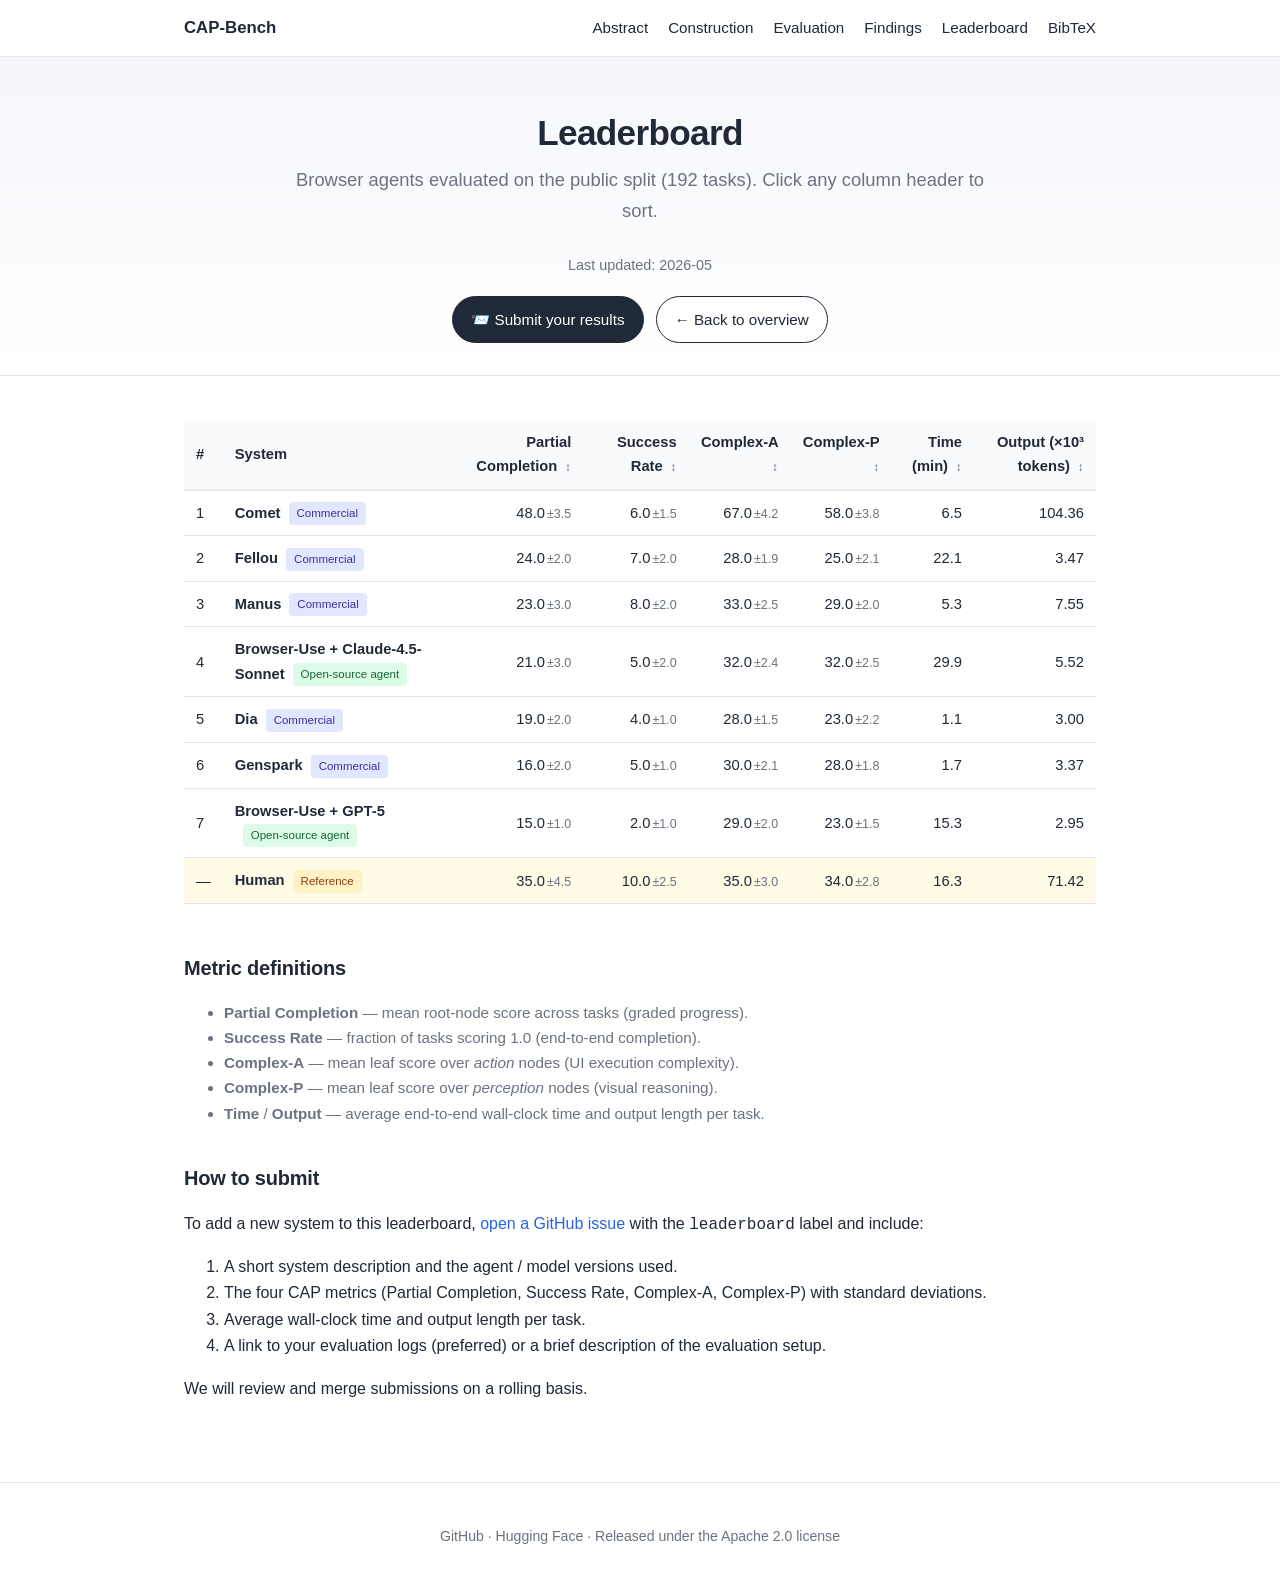
==== docs/leaderboard.html @ 53b3c2af "site: add GitHub Pages project site with leaderboard Static HTML/CSS/JS under docs/ — no build step." ====
<!DOCTYPE html>
<html lang="en">
<head>
<meta charset="UTF-8" />
<meta name="viewport" content="width=device-width, initial-scale=1.0" />
<title>Leaderboard — CAP-Bench</title>
<meta name="description" content="CAP-Bench leaderboard for cross-site browser agents." />
<link rel="stylesheet" href="assets/style.css" />
</head>
<body>

<nav class="topbar">
  <div class="container">
    <a class="brand" href="index.html">CAP-Bench</a>
    <ul>
      <li><a href="index.html#abstract">Abstract</a></li>
      <li><a href="index.html#construction">Construction</a></li>
      <li><a href="index.html#evaluation">Evaluation</a></li>
      <li><a href="index.html#findings">Findings</a></li>
      <li><a href="leaderboard.html">Leaderboard</a></li>
      <li><a href="index.html#cite">BibTeX</a></li>
    </ul>
  </div>
</nav>

<header class="hero" style="padding:56px 0 32px;">
  <div class="container">
    <h1 style="font-size:2.2rem;">Leaderboard</h1>
    <p class="subtitle">Browser agents evaluated on the public split (192 tasks).
      Click any column header to sort.</p>
    <p style="font-size:0.9rem; color:var(--muted); margin-top:6px;">
      Last updated: <span id="lb-updated">—</span>
    </p>
    <div class="btn-row" style="margin-top:18px;">
      <a class="btn" id="lb-submit" href="#">📨 Submit your results</a>
      <a class="btn outline" href="index.html">← Back to overview</a>
    </div>
  </div>
</header>

<section style="padding-top:32px;">
  <div class="container">
    <div id="lb-full" class="lb-preview">Loading…</div>

    <h2 style="margin-top:48px; font-size:1.25rem;">Metric definitions</h2>
    <ul style="font-size:0.95rem; color:var(--muted);">
      <li><strong>Partial Completion</strong> — mean root-node score across tasks (graded progress).</li>
      <li><strong>Success Rate</strong> — fraction of tasks scoring 1.0 (end-to-end completion).</li>
      <li><strong>Complex-A</strong> — mean leaf score over <em>action</em> nodes (UI execution complexity).</li>
      <li><strong>Complex-P</strong> — mean leaf score over <em>perception</em> nodes (visual reasoning).</li>
      <li><strong>Time</strong> / <strong>Output</strong> — average end-to-end wall-clock time and output length per task.</li>
    </ul>

    <h2 style="margin-top:36px; font-size:1.25rem;">How to submit</h2>
    <p>
      To add a new system to this leaderboard,
      <a id="lb-submit-link" href="#">open a GitHub issue</a> with the
      <code>leaderboard</code> label and include:
    </p>
    <ol>
      <li>A short system description and the agent / model versions used.</li>
      <li>The four CAP metrics (Partial Completion, Success Rate, Complex-A, Complex-P) with standard deviations.</li>
      <li>Average wall-clock time and output length per task.</li>
      <li>A link to your evaluation logs (preferred) or a brief description of the evaluation setup.</li>
    </ol>
    <p>We will review and merge submissions on a rolling basis.</p>
  </div>
</section>

<footer>
  <div class="container">
    <p>
      <a href="https://github.com/WarriorXu0302/CAP-Bench">GitHub</a> ·
      <a href="https://huggingface.co/datasets/Warrior0302/CAP">Hugging Face</a> ·
      Released under the <a href="https://github.com/WarriorXu0302/CAP-Bench/blob/main/LICENSE">Apache 2.0</a> license
    </p>
  </div>
</footer>

<script src="js/leaderboard.js"></script>
<script>
  renderFull("lb-full", "lb-updated", "lb-submit");
  // mirror submit URL into the inline link too
  fetch("data/leaderboard.json").then(r => r.json()).then(d => {
    if (d.submission_url) document.getElementById("lb-submit-link").href = d.submission_url;
  });
</script>
</body>
</html>
---- docs/assets/style.css ----
/* CAP-Bench project site — minimal academic style */

:root {
  --bg: #ffffff;
  --fg: #1f2937;
  --muted: #6b7280;
  --accent: #2563eb;
  --accent-hover: #1d4ed8;
  --soft: #f9fafb;
  --border: #e5e7eb;
  --highlight: #fef3c7;
  --code-bg: #f3f4f6;
}

* { box-sizing: border-box; }

html { scroll-behavior: smooth; }

body {
  margin: 0;
  font-family: -apple-system, BlinkMacSystemFont, "Segoe UI", "Helvetica Neue",
               "Noto Sans", "PingFang SC", sans-serif;
  font-size: 16px;
  line-height: 1.65;
  color: var(--fg);
  background: var(--bg);
  -webkit-font-smoothing: antialiased;
}

a { color: var(--accent); text-decoration: none; }
a:hover { color: var(--accent-hover); text-decoration: underline; }

.container { max-width: 960px; margin: 0 auto; padding: 0 24px; }

/* Top nav */
nav.topbar {
  position: sticky; top: 0; z-index: 50;
  background: rgba(255, 255, 255, 0.92);
  backdrop-filter: blur(8px);
  border-bottom: 1px solid var(--border);
}
nav.topbar .container {
  display: flex; align-items: center; justify-content: space-between;
  height: 56px;
}
nav.topbar .brand { font-weight: 700; font-size: 1.05rem; color: var(--fg); }
nav.topbar .brand:hover { text-decoration: none; }
nav.topbar ul { list-style: none; margin: 0; padding: 0; display: flex; gap: 20px; }
nav.topbar a { color: var(--fg); font-size: 0.95rem; }

/* Hero */
.hero {
  padding: 80px 0 48px;
  text-align: center;
  background: linear-gradient(180deg, #f5f7fb 0%, #ffffff 100%);
  border-bottom: 1px solid var(--border);
}
.hero h1 {
  font-size: clamp(2rem, 4.2vw, 3rem);
  margin: 0 0 12px;
  line-height: 1.15;
  letter-spacing: -0.02em;
}
.hero .subtitle {
  font-size: 1.15rem; color: var(--muted); max-width: 720px;
  margin: 0 auto 28px;
}
.hero .authors {
  font-size: 0.95rem; color: var(--muted); max-width: 760px;
  margin: 0 auto 12px; line-height: 1.7;
}
.hero .affiliations {
  font-size: 0.85rem; color: var(--muted); margin: 0 auto 28px;
}
.hero .affiliations sup { font-size: 0.7em; }

.btn-row {
  display: flex; flex-wrap: wrap; justify-content: center; gap: 12px;
  margin-top: 24px;
}
.btn {
  display: inline-flex; align-items: center; gap: 8px;
  padding: 10px 18px;
  border-radius: 999px;
  background: var(--fg); color: #fff;
  font-weight: 500; font-size: 0.95rem;
  border: 1px solid var(--fg);
  transition: transform 0.05s ease, background 0.15s ease;
}
.btn:hover { background: #000; color: #fff; text-decoration: none; transform: translateY(-1px); }
.btn.outline { background: #fff; color: var(--fg); }
.btn.outline:hover { background: var(--soft); }
.btn.disabled { opacity: 0.55; cursor: not-allowed; pointer-events: none; }

/* Sections */
section { padding: 64px 0; border-bottom: 1px solid var(--border); }
section:last-of-type { border-bottom: none; }
section h2 {
  font-size: 1.75rem; margin: 0 0 8px;
  letter-spacing: -0.01em;
}
section .lead { color: var(--muted); margin: 0 0 28px; font-size: 1.02rem; }

/* Stats strip */
.stats {
  display: grid; grid-template-columns: repeat(4, 1fr); gap: 16px;
  margin: 32px 0 8px;
}
.stat {
  background: var(--soft); border: 1px solid var(--border);
  border-radius: 12px; padding: 18px 16px; text-align: center;
}
.stat .num { font-size: 1.75rem; font-weight: 700; color: var(--fg); display: block; }
.stat .label { font-size: 0.85rem; color: var(--muted); }

/* Figure block */
.figure { margin: 24px auto; text-align: center; }
.figure img { max-width: 100%; height: auto; border-radius: 8px; border: 1px solid var(--border); }
.figure figcaption {
  font-size: 0.9rem; color: var(--muted);
  margin-top: 12px; max-width: 720px; margin-left: auto; margin-right: auto;
}

/* Findings list */
.findings { display: grid; grid-template-columns: 1fr 1fr; gap: 20px; }
.finding {
  background: var(--soft); border: 1px solid var(--border);
  border-radius: 10px; padding: 18px 20px;
}
.finding h3 {
  margin: 0 0 6px; font-size: 1rem; color: var(--accent);
  text-transform: uppercase; letter-spacing: 0.04em;
}
.finding p { margin: 0; font-size: 0.95rem; }

/* Leaderboard preview */
.lb-preview { overflow-x: auto; }
table.leaderboard {
  width: 100%; border-collapse: collapse;
  font-size: 0.92rem; margin-top: 12px;
}
table.leaderboard th, table.leaderboard td {
  text-align: right;
  padding: 10px 12px;
  border-bottom: 1px solid var(--border);
}
table.leaderboard th:first-child,
table.leaderboard td:first-child,
table.leaderboard th:nth-child(2),
table.leaderboard td:nth-child(2) {
  text-align: left;
}
table.leaderboard thead th {
  background: var(--soft); font-weight: 600;
  border-bottom: 2px solid var(--border);
  cursor: pointer; user-select: none; position: relative;
}
table.leaderboard thead th.sortable:hover { background: #eef2f7; }
table.leaderboard thead th .arrow { color: var(--muted); margin-left: 4px; font-size: 0.8em; }
table.leaderboard tbody tr:hover { background: var(--soft); }
table.leaderboard td .std { color: var(--muted); font-size: 0.85em; margin-left: 2px; }
table.leaderboard tr.reference { background: #fffbe6; }
.cat-badge {
  display: inline-block; font-size: 0.72rem;
  padding: 2px 8px; border-radius: 4px;
  background: #e0e7ff; color: #3730a3;
  margin-left: 8px; vertical-align: middle;
  font-weight: 500;
}
.cat-badge.opensource { background: #dcfce7; color: #166534; }
.cat-badge.reference  { background: #fef3c7; color: #92400e; }

/* BibTeX */
pre.bibtex {
  background: var(--code-bg);
  border-radius: 8px; padding: 18px;
  overflow-x: auto; font-size: 0.88rem; line-height: 1.5;
  border: 1px solid var(--border);
}
.copy-btn {
  float: right; padding: 4px 10px; font-size: 0.8rem;
  background: #fff; border: 1px solid var(--border); border-radius: 4px;
  cursor: pointer;
}
.copy-btn:hover { background: var(--soft); }

/* Footer */
footer {
  text-align: center; color: var(--muted); font-size: 0.88rem;
  padding: 28px 0;
  border-top: 1px solid var(--border);
}
footer a { color: var(--muted); }

@media (max-width: 720px) {
  .stats { grid-template-columns: repeat(2, 1fr); }
  .findings { grid-template-columns: 1fr; }
  .hero { padding: 48px 0 32px; }
  section { padding: 44px 0; }
}
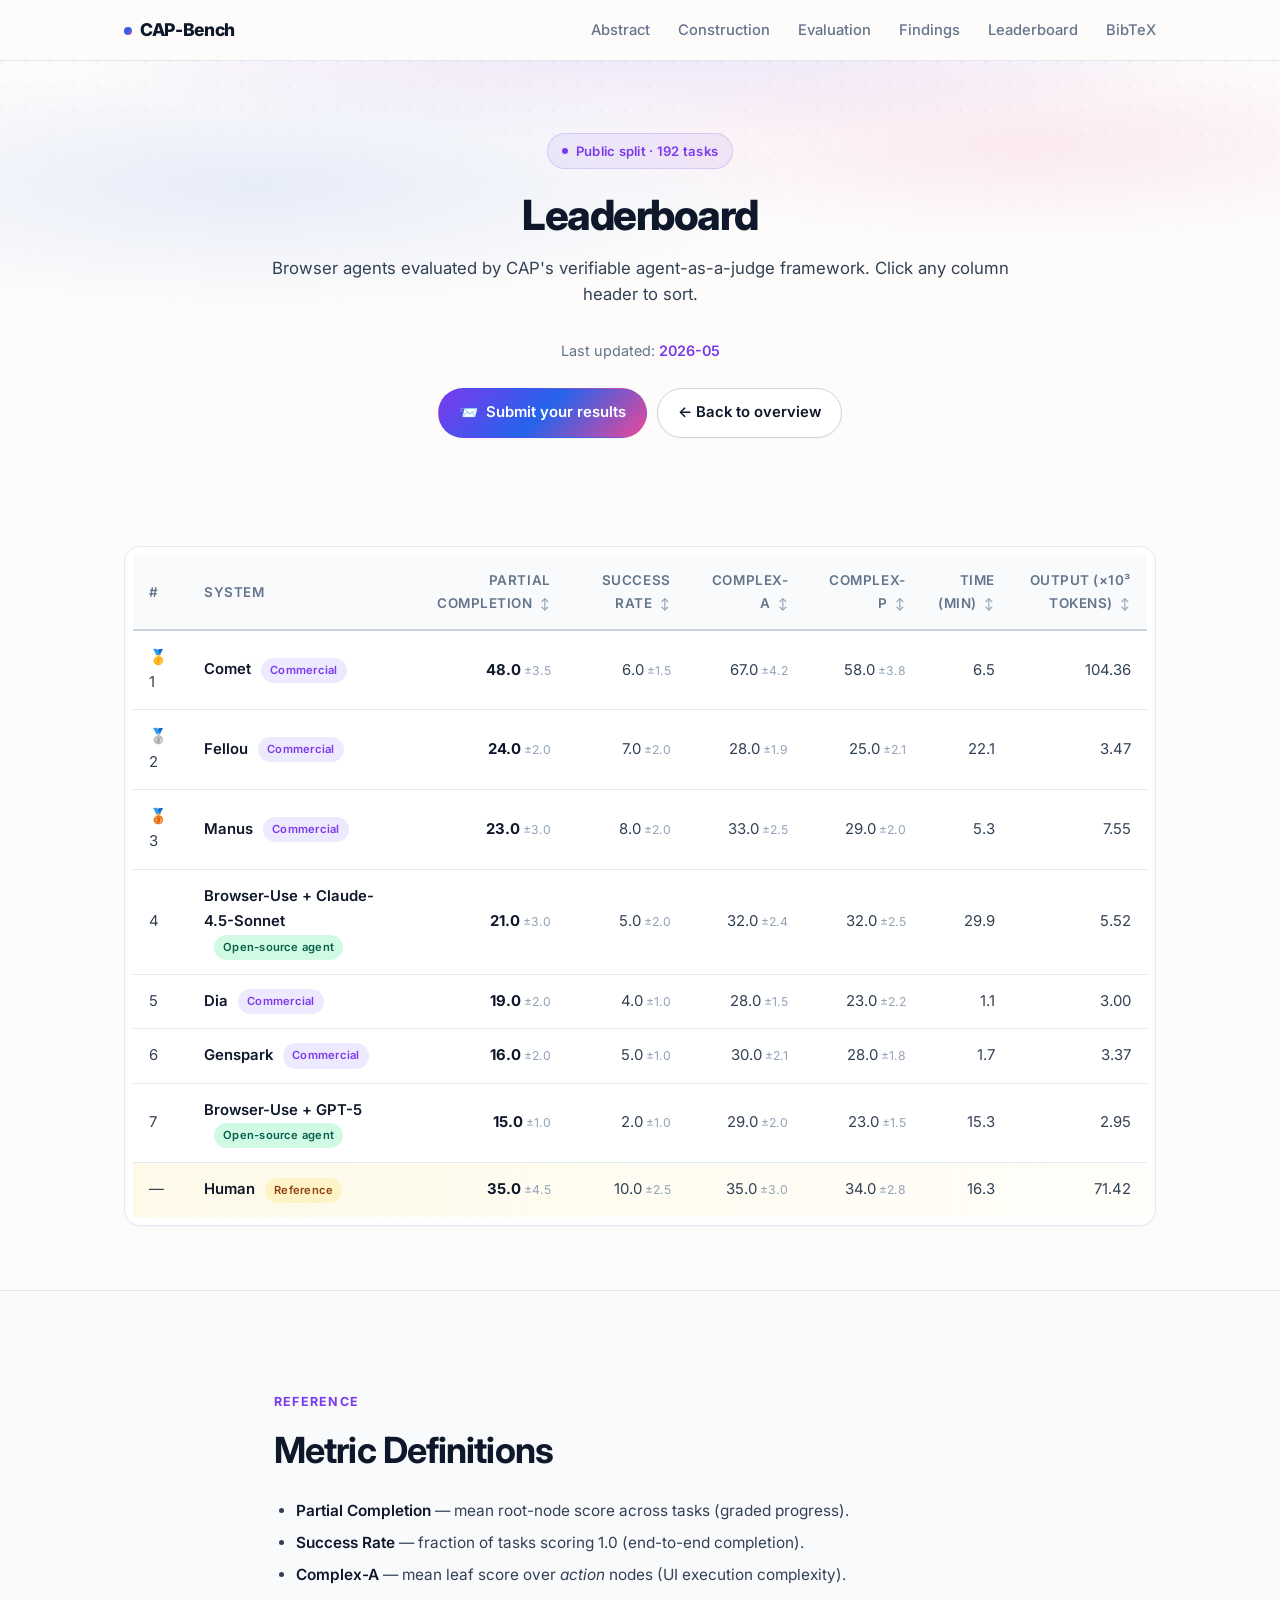
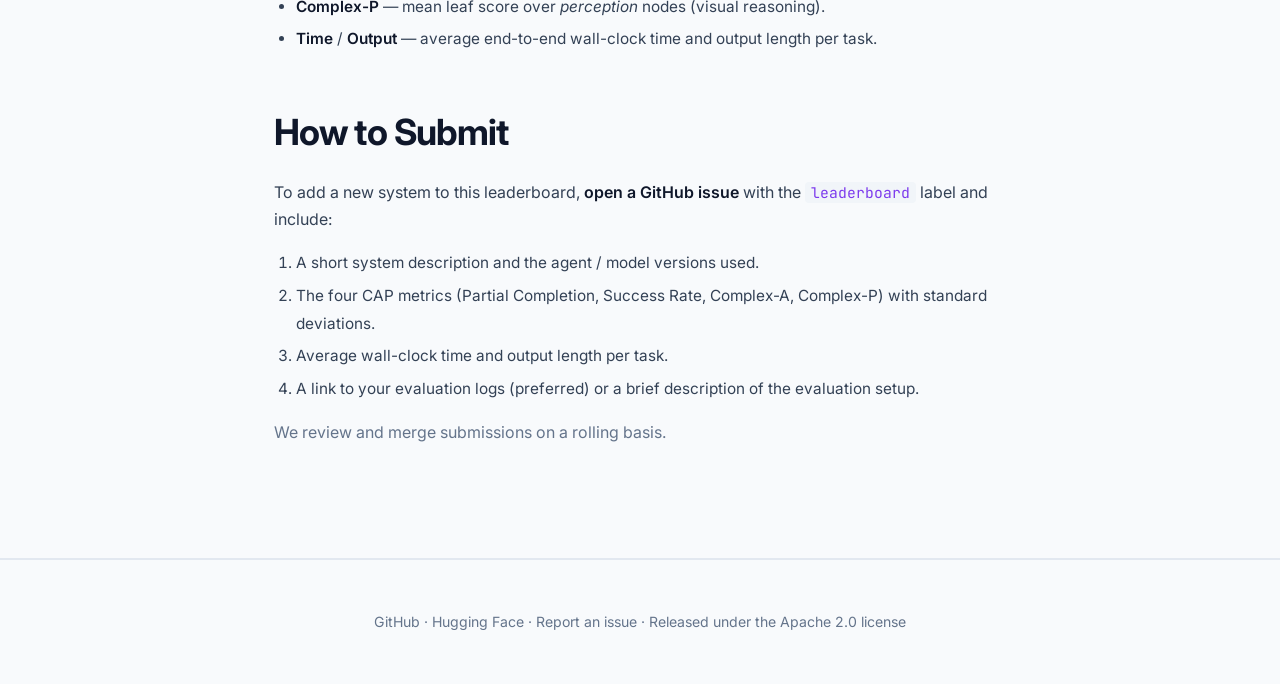
==== commit 7a936d26: "site: visual upgrade — gradients, glass cards, pillars, medals Replace the minimal first-pass design" ====
--- a/docs/leaderboard.html
+++ b/docs/leaderboard.html
@@ -5,13 +5,16 @@
 <meta name="viewport" content="width=device-width, initial-scale=1.0" />
 <title>Leaderboard — CAP-Bench</title>
 <meta name="description" content="CAP-Bench leaderboard for cross-site browser agents." />
+<link rel="preconnect" href="https://fonts.googleapis.com" />
+<link rel="preconnect" href="https://fonts.gstatic.com" crossorigin />
+<link href="https://fonts.googleapis.com/css2?family=Inter:wght@400;500;600;700;800&family=JetBrains+Mono:wght@400;500&display=swap" rel="stylesheet" />
 <link rel="stylesheet" href="assets/style.css" />
 </head>
 <body>
 
 <nav class="topbar">
   <div class="container">
-    <a class="brand" href="index.html">CAP-Bench</a>
+    <a class="brand" href="index.html"><span class="dot"></span>CAP-Bench</a>
     <ul>
       <li><a href="index.html#abstract">Abstract</a></li>
       <li><a href="index.html#construction">Construction</a></li>
@@ -23,27 +26,37 @@
   </div>
 </nav>
 
-<header class="hero" style="padding:56px 0 32px;">
+<header class="hero" style="padding:72px 0 36px;">
   <div class="container">
-    <h1 style="font-size:2.2rem;">Leaderboard</h1>
-    <p class="subtitle">Browser agents evaluated on the public split (192 tasks).
-      Click any column header to sort.</p>
-    <p style="font-size:0.9rem; color:var(--muted); margin-top:6px;">
-      Last updated: <span id="lb-updated">—</span>
+    <span class="hero-badge"><span class="pulse"></span>Public split · 192 tasks</span>
+    <h1 style="font-size:clamp(1.8rem, 3.6vw, 2.6rem);">Leaderboard</h1>
+    <p class="subtitle" style="font-size:1.05rem;">
+      Browser agents evaluated by CAP's verifiable agent-as-a-judge framework.
+      Click any column header to sort.
     </p>
-    <div class="btn-row" style="margin-top:18px;">
-      <a class="btn" id="lb-submit" href="#">📨 Submit your results</a>
+    <p style="font-size:0.9rem; color:var(--muted); margin:0;">
+      Last updated: <span id="lb-updated" style="color:var(--accent); font-weight:600;">—</span>
+    </p>
+    <div class="btn-row" style="margin-top:24px;">
+      <a class="btn gradient" id="lb-submit" href="#">
+        <span class="icon">📨</span> Submit your results
+      </a>
       <a class="btn outline" href="index.html">← Back to overview</a>
     </div>
   </div>
 </header>
 
-<section style="padding-top:32px;">
+<section style="padding:48px 0 64px;">
   <div class="container">
-    <div id="lb-full" class="lb-preview">Loading…</div>
+    <div class="lb-card" id="lb-full">Loading…</div>
+  </div>
+</section>
 
-    <h2 style="margin-top:48px; font-size:1.25rem;">Metric definitions</h2>
-    <ul style="font-size:0.95rem; color:var(--muted);">
+<section class="alt-bg">
+  <div class="container-sm markdown">
+    <span class="eyebrow">Reference</span>
+    <h2>Metric Definitions</h2>
+    <ul style="font-size:0.96rem; line-height:1.85;">
       <li><strong>Partial Completion</strong> — mean root-node score across tasks (graded progress).</li>
       <li><strong>Success Rate</strong> — fraction of tasks scoring 1.0 (end-to-end completion).</li>
       <li><strong>Complex-A</strong> — mean leaf score over <em>action</em> nodes (UI execution complexity).</li>
@@ -51,19 +64,19 @@
       <li><strong>Time</strong> / <strong>Output</strong> — average end-to-end wall-clock time and output length per task.</li>
     </ul>
 
-    <h2 style="margin-top:36px; font-size:1.25rem;">How to submit</h2>
+    <h2 style="margin-top:48px;">How to Submit</h2>
     <p>
       To add a new system to this leaderboard,
-      <a id="lb-submit-link" href="#">open a GitHub issue</a> with the
+      <a id="lb-submit-link" href="#"><strong>open a GitHub issue</strong></a> with the
       <code>leaderboard</code> label and include:
     </p>
-    <ol>
+    <ol style="font-size:0.96rem; line-height:1.85;">
       <li>A short system description and the agent / model versions used.</li>
       <li>The four CAP metrics (Partial Completion, Success Rate, Complex-A, Complex-P) with standard deviations.</li>
       <li>Average wall-clock time and output length per task.</li>
       <li>A link to your evaluation logs (preferred) or a brief description of the evaluation setup.</li>
     </ol>
-    <p>We will review and merge submissions on a rolling basis.</p>
+    <p style="color:var(--muted);">We review and merge submissions on a rolling basis.</p>
   </div>
 </section>
 
@@ -72,6 +85,7 @@
     <p>
       <a href="https://github.com/WarriorXu0302/CAP-Bench">GitHub</a> ·
       <a href="https://huggingface.co/datasets/Warrior0302/CAP">Hugging Face</a> ·
+      <a href="https://github.com/WarriorXu0302/CAP-Bench/issues">Report an issue</a> ·
       Released under the <a href="https://github.com/WarriorXu0302/CAP-Bench/blob/main/LICENSE">Apache 2.0</a> license
     </p>
   </div>
@@ -80,7 +94,6 @@
 <script src="js/leaderboard.js"></script>
 <script>
   renderFull("lb-full", "lb-updated", "lb-submit");
-  // mirror submit URL into the inline link too
   fetch("data/leaderboard.json").then(r => r.json()).then(d => {
     if (d.submission_url) document.getElementById("lb-submit-link").href = d.submission_url;
   });
--- a/docs/assets/style.css
+++ b/docs/assets/style.css
@@ -1,147 +1,457 @@
-/* CAP-Bench project site — minimal academic style */
+/* CAP-Bench project site — modern academic style */
 
 :root {
-  --bg: #ffffff;
-  --fg: #1f2937;
-  --muted: #6b7280;
-  --accent: #2563eb;
-  --accent-hover: #1d4ed8;
-  --soft: #f9fafb;
-  --border: #e5e7eb;
-  --highlight: #fef3c7;
-  --code-bg: #f3f4f6;
+  --bg: #fdfcfb;
+  --fg: #0f172a;
+  --fg-soft: #334155;
+  --muted: #64748b;
+  --muted-light: #94a3b8;
+
+  --accent: #7c3aed;        /* violet */
+  --accent-2: #2563eb;      /* blue */
+  --accent-3: #ec4899;      /* pink */
+  --accent-soft: #ede9fe;
+
+  --soft: #f8fafc;
+  --soft-2: #f1f5f9;
+  --border: #e2e8f0;
+  --border-strong: #cbd5e1;
+
+  --code-bg: #0f172a;
+  --code-fg: #e2e8f0;
+
+  --shadow-sm: 0 1px 2px rgba(15, 23, 42, 0.04);
+  --shadow:    0 4px 16px rgba(15, 23, 42, 0.06), 0 1px 3px rgba(15, 23, 42, 0.04);
+  --shadow-lg: 0 12px 32px rgba(15, 23, 42, 0.08), 0 2px 6px rgba(15, 23, 42, 0.04);
+
+  --gradient-hero: radial-gradient(ellipse 80% 50% at 50% -10%,
+                     rgba(124, 58, 237, 0.15), transparent 60%),
+                   radial-gradient(ellipse 60% 40% at 80% 20%,
+                     rgba(236, 72, 153, 0.10), transparent 60%),
+                   radial-gradient(ellipse 70% 50% at 20% 30%,
+                     rgba(37, 99, 235, 0.10), transparent 60%);
+  --gradient-text: linear-gradient(135deg, #7c3aed 0%, #2563eb 50%, #ec4899 100%);
+  --gradient-cap: linear-gradient(135deg, #a78bfa 0%, #60a5fa 50%, #f472b6 100%);
 }
 
 * { box-sizing: border-box; }
-
-html { scroll-behavior: smooth; }
+html { scroll-behavior: smooth; -webkit-text-size-adjust: 100%; }
 
 body {
   margin: 0;
-  font-family: -apple-system, BlinkMacSystemFont, "Segoe UI", "Helvetica Neue",
+  font-family: "Inter", -apple-system, BlinkMacSystemFont, "Segoe UI", "Helvetica Neue",
                "Noto Sans", "PingFang SC", sans-serif;
   font-size: 16px;
-  line-height: 1.65;
-  color: var(--fg);
+  line-height: 1.7;
+  color: var(--fg-soft);
   background: var(--bg);
   -webkit-font-smoothing: antialiased;
-}
-
-a { color: var(--accent); text-decoration: none; }
-a:hover { color: var(--accent-hover); text-decoration: underline; }
-
-.container { max-width: 960px; margin: 0 auto; padding: 0 24px; }
+  text-rendering: optimizeLegibility;
+}
+
+a { color: var(--accent); text-decoration: none; transition: color 0.15s; }
+a:hover { color: var(--accent-2); text-decoration: underline; text-underline-offset: 3px; }
+
+h1, h2, h3, h4 { color: var(--fg); font-weight: 700; letter-spacing: -0.02em; }
+strong { color: var(--fg); font-weight: 600; }
+code {
+  font-family: "JetBrains Mono", "SF Mono", Menlo, Consolas, monospace;
+  font-size: 0.92em;
+  background: var(--soft-2);
+  padding: 1px 6px;
+  border-radius: 4px;
+  color: var(--accent);
+}
+
+.container { max-width: 1080px; margin: 0 auto; padding: 0 24px; }
+.container-sm { max-width: 780px; margin: 0 auto; padding: 0 24px; }
+
+/* Highlight letters in CAP */
+.cap-letter {
+  background: var(--gradient-cap);
+  -webkit-background-clip: text;
+  background-clip: text;
+  color: transparent;
+  font-weight: 800;
+}
 
 /* Top nav */
 nav.topbar {
   position: sticky; top: 0; z-index: 50;
-  background: rgba(255, 255, 255, 0.92);
-  backdrop-filter: blur(8px);
+  background: rgba(253, 252, 251, 0.8);
+  backdrop-filter: blur(12px) saturate(140%);
+  -webkit-backdrop-filter: blur(12px) saturate(140%);
   border-bottom: 1px solid var(--border);
 }
 nav.topbar .container {
   display: flex; align-items: center; justify-content: space-between;
-  height: 56px;
-}
-nav.topbar .brand { font-weight: 700; font-size: 1.05rem; color: var(--fg); }
+  height: 60px;
+}
+nav.topbar .brand {
+  font-weight: 800; font-size: 1.1rem; color: var(--fg);
+  letter-spacing: -0.02em;
+}
 nav.topbar .brand:hover { text-decoration: none; }
-nav.topbar ul { list-style: none; margin: 0; padding: 0; display: flex; gap: 20px; }
-nav.topbar a { color: var(--fg); font-size: 0.95rem; }
+nav.topbar .brand .dot {
+  display: inline-block; width: 8px; height: 8px;
+  background: var(--gradient-text);
+  border-radius: 50%; margin-right: 8px; vertical-align: middle;
+}
+nav.topbar ul { list-style: none; margin: 0; padding: 0; display: flex; gap: 28px; }
+nav.topbar ul a {
+  color: var(--muted); font-size: 0.92rem; font-weight: 500;
+  transition: color 0.15s;
+}
+nav.topbar ul a:hover { color: var(--fg); text-decoration: none; }
 
 /* Hero */
 .hero {
-  padding: 80px 0 48px;
+  position: relative;
+  padding: 96px 0 56px;
   text-align: center;
-  background: linear-gradient(180deg, #f5f7fb 0%, #ffffff 100%);
-  border-bottom: 1px solid var(--border);
-}
+  background: var(--gradient-hero);
+  overflow: hidden;
+}
+.hero::before {
+  content: "";
+  position: absolute; inset: 0;
+  background-image: radial-gradient(circle at 1px 1px, rgba(15, 23, 42, 0.04) 1px, transparent 0);
+  background-size: 24px 24px;
+  pointer-events: none;
+  mask-image: linear-gradient(180deg, black 0%, transparent 80%);
+  -webkit-mask-image: linear-gradient(180deg, black 0%, transparent 80%);
+}
+.hero > .container { position: relative; z-index: 1; }
+
+.hero-badge {
+  display: inline-flex; align-items: center; gap: 8px;
+  padding: 6px 14px;
+  border-radius: 999px;
+  background: rgba(124, 58, 237, 0.08);
+  color: var(--accent);
+  font-size: 0.82rem; font-weight: 600;
+  letter-spacing: 0.02em;
+  margin-bottom: 24px;
+  border: 1px solid rgba(124, 58, 237, 0.18);
+}
+.hero-badge .pulse {
+  width: 6px; height: 6px; background: var(--accent);
+  border-radius: 50%; box-shadow: 0 0 0 0 rgba(124, 58, 237, 0.4);
+  animation: pulse 2s infinite;
+}
+@keyframes pulse {
+  0%   { box-shadow: 0 0 0 0 rgba(124, 58, 237, 0.5); }
+  70%  { box-shadow: 0 0 0 8px rgba(124, 58, 237, 0); }
+  100% { box-shadow: 0 0 0 0 rgba(124, 58, 237, 0); }
+}
+
 .hero h1 {
-  font-size: clamp(2rem, 4.2vw, 3rem);
-  margin: 0 0 12px;
-  line-height: 1.15;
-  letter-spacing: -0.02em;
+  font-size: clamp(2.2rem, 5vw, 3.6rem);
+  margin: 0 0 16px;
+  line-height: 1.1;
+  letter-spacing: -0.035em;
+  font-weight: 800;
 }
 .hero .subtitle {
-  font-size: 1.15rem; color: var(--muted); max-width: 720px;
-  margin: 0 auto 28px;
+  font-size: 1.18rem;
+  color: var(--fg-soft);
+  max-width: 780px;
+  margin: 0 auto 32px;
+  line-height: 1.55;
 }
 .hero .authors {
-  font-size: 0.95rem; color: var(--muted); max-width: 760px;
-  margin: 0 auto 12px; line-height: 1.7;
-}
+  font-size: 0.95rem; color: var(--muted);
+  max-width: 820px; margin: 0 auto 10px;
+  line-height: 1.85;
+}
+.hero .authors a { color: var(--fg-soft); border-bottom: 1px dotted var(--border-strong); }
+.hero .authors a:hover { color: var(--accent); border-bottom-color: var(--accent); text-decoration: none; }
 .hero .affiliations {
-  font-size: 0.85rem; color: var(--muted); margin: 0 auto 28px;
-}
-.hero .affiliations sup { font-size: 0.7em; }
+  font-size: 0.85rem; color: var(--muted);
+  margin: 0 auto 36px;
+}
+.hero .affiliations sup { font-size: 0.7em; color: var(--accent); font-weight: 700; }
 
 .btn-row {
-  display: flex; flex-wrap: wrap; justify-content: center; gap: 12px;
+  display: flex; flex-wrap: wrap; justify-content: center; gap: 10px;
   margin-top: 24px;
 }
 .btn {
   display: inline-flex; align-items: center; gap: 8px;
-  padding: 10px 18px;
+  padding: 11px 20px;
   border-radius: 999px;
-  background: var(--fg); color: #fff;
-  font-weight: 500; font-size: 0.95rem;
+  background: var(--fg);
+  color: #fff !important;
+  font-weight: 600; font-size: 0.93rem;
   border: 1px solid var(--fg);
-  transition: transform 0.05s ease, background 0.15s ease;
-}
-.btn:hover { background: #000; color: #fff; text-decoration: none; transform: translateY(-1px); }
-.btn.outline { background: #fff; color: var(--fg); }
-.btn.outline:hover { background: var(--soft); }
-.btn.disabled { opacity: 0.55; cursor: not-allowed; pointer-events: none; }
-
-/* Sections */
-section { padding: 64px 0; border-bottom: 1px solid var(--border); }
-section:last-of-type { border-bottom: none; }
-section h2 {
-  font-size: 1.75rem; margin: 0 0 8px;
-  letter-spacing: -0.01em;
-}
-section .lead { color: var(--muted); margin: 0 0 28px; font-size: 1.02rem; }
+  transition: all 0.18s ease;
+  box-shadow: var(--shadow-sm);
+}
+.btn:hover {
+  background: #000; color: #fff !important;
+  text-decoration: none;
+  transform: translateY(-2px);
+  box-shadow: var(--shadow);
+}
+.btn.outline {
+  background: #fff; color: var(--fg) !important;
+  border-color: var(--border-strong);
+}
+.btn.outline:hover {
+  background: var(--soft); color: var(--fg) !important;
+  border-color: var(--accent);
+}
+.btn.gradient {
+  background: var(--gradient-text); border-color: transparent;
+}
+.btn.gradient:hover { transform: translateY(-2px); filter: brightness(1.05); }
+.btn.disabled { opacity: 0.45; cursor: not-allowed; pointer-events: none; }
+.btn .icon { font-size: 1.05em; }
 
 /* Stats strip */
 .stats {
-  display: grid; grid-template-columns: repeat(4, 1fr); gap: 16px;
-  margin: 32px 0 8px;
+  display: grid;
+  grid-template-columns: repeat(4, 1fr);
+  gap: 16px;
+  margin: 48px auto 0;
+  max-width: 880px;
 }
 .stat {
-  background: var(--soft); border: 1px solid var(--border);
-  border-radius: 12px; padding: 18px 16px; text-align: center;
-}
-.stat .num { font-size: 1.75rem; font-weight: 700; color: var(--fg); display: block; }
-.stat .label { font-size: 0.85rem; color: var(--muted); }
+  background: rgba(255, 255, 255, 0.6);
+  backdrop-filter: blur(8px);
+  -webkit-backdrop-filter: blur(8px);
+  border: 1px solid var(--border);
+  border-radius: 14px;
+  padding: 22px 16px;
+  text-align: center;
+  transition: transform 0.2s, box-shadow 0.2s;
+}
+.stat:hover { transform: translateY(-2px); box-shadow: var(--shadow); }
+.stat .num {
+  font-size: 2rem; font-weight: 800;
+  background: var(--gradient-text);
+  -webkit-background-clip: text;
+  background-clip: text;
+  color: transparent;
+  display: block;
+  letter-spacing: -0.02em;
+  line-height: 1;
+}
+.stat .label {
+  font-size: 0.82rem; color: var(--muted);
+  margin-top: 6px; display: block;
+  font-weight: 500;
+}
+
+/* Sections */
+section {
+  padding: 96px 0;
+  position: relative;
+}
+section.alt-bg {
+  background: var(--soft);
+  border-top: 1px solid var(--border);
+  border-bottom: 1px solid var(--border);
+}
+section h2 {
+  font-size: clamp(1.7rem, 3vw, 2.25rem);
+  margin: 0 0 12px;
+  letter-spacing: -0.025em;
+}
+section .eyebrow {
+  display: inline-block;
+  font-size: 0.78rem;
+  font-weight: 700;
+  letter-spacing: 0.1em;
+  text-transform: uppercase;
+  color: var(--accent);
+  margin-bottom: 8px;
+}
+section .lead {
+  color: var(--muted);
+  margin: 0 0 36px;
+  font-size: 1.08rem;
+  max-width: 720px;
+  line-height: 1.65;
+}
 
 /* Figure block */
-.figure { margin: 24px auto; text-align: center; }
-.figure img { max-width: 100%; height: auto; border-radius: 8px; border: 1px solid var(--border); }
+.figure {
+  margin: 36px auto;
+  text-align: center;
+  max-width: 1000px;
+}
+.figure img {
+  max-width: 100%;
+  height: auto;
+  border-radius: 12px;
+  border: 1px solid var(--border);
+  box-shadow: var(--shadow);
+}
 .figure figcaption {
   font-size: 0.9rem; color: var(--muted);
-  margin-top: 12px; max-width: 720px; margin-left: auto; margin-right: auto;
-}
-
-/* Findings list */
-.findings { display: grid; grid-template-columns: 1fr 1fr; gap: 20px; }
+  margin-top: 16px;
+  max-width: 760px;
+  margin-left: auto; margin-right: auto;
+  line-height: 1.6;
+}
+.figure figcaption strong { color: var(--fg-soft); }
+
+/* Construction phases card grid */
+.phase-grid {
+  display: grid;
+  grid-template-columns: repeat(4, 1fr);
+  gap: 14px;
+  margin-top: 32px;
+}
+.phase {
+  background: #fff;
+  border: 1px solid var(--border);
+  border-radius: 14px;
+  padding: 22px 20px;
+  position: relative;
+  transition: transform 0.2s, box-shadow 0.2s, border-color 0.2s;
+}
+.phase:hover {
+  transform: translateY(-3px);
+  box-shadow: var(--shadow);
+  border-color: var(--accent);
+}
+.phase .num {
+  display: inline-flex;
+  align-items: center; justify-content: center;
+  width: 32px; height: 32px;
+  border-radius: 8px;
+  background: var(--accent-soft);
+  color: var(--accent);
+  font-weight: 700; font-size: 0.95rem;
+  margin-bottom: 12px;
+}
+.phase h3 {
+  font-size: 1rem;
+  margin: 0 0 6px;
+  color: var(--fg);
+}
+.phase p {
+  font-size: 0.9rem;
+  color: var(--muted);
+  margin: 0;
+  line-height: 1.55;
+}
+
+/* Findings */
+.findings {
+  display: grid;
+  grid-template-columns: repeat(2, 1fr);
+  gap: 18px;
+  margin-top: 32px;
+}
 .finding {
-  background: var(--soft); border: 1px solid var(--border);
-  border-radius: 10px; padding: 18px 20px;
+  position: relative;
+  background: #fff;
+  border: 1px solid var(--border);
+  border-radius: 16px;
+  padding: 26px 28px;
+  transition: transform 0.2s, box-shadow 0.2s;
+  overflow: hidden;
+}
+.finding::before {
+  content: "";
+  position: absolute;
+  top: 0; left: 0;
+  width: 4px; height: 100%;
+  background: var(--gradient-text);
+  opacity: 0.85;
+}
+.finding:hover {
+  transform: translateY(-2px);
+  box-shadow: var(--shadow);
+}
+.finding .num {
+  font-size: 0.78rem;
+  font-weight: 700;
+  letter-spacing: 0.08em;
+  color: var(--accent);
+  text-transform: uppercase;
+  display: block;
+  margin-bottom: 4px;
 }
 .finding h3 {
-  margin: 0 0 6px; font-size: 1rem; color: var(--accent);
-  text-transform: uppercase; letter-spacing: 0.04em;
-}
-.finding p { margin: 0; font-size: 0.95rem; }
-
-/* Leaderboard preview */
-.lb-preview { overflow-x: auto; }
+  margin: 0 0 10px;
+  font-size: 1.1rem;
+  color: var(--fg);
+  font-weight: 700;
+}
+.finding p {
+  margin: 0;
+  font-size: 0.95rem;
+  color: var(--fg-soft);
+  line-height: 1.6;
+}
+
+/* C-A-P pillars */
+.pillars {
+  display: grid;
+  grid-template-columns: repeat(3, 1fr);
+  gap: 18px;
+  margin: 32px 0;
+}
+.pillar {
+  text-align: center;
+  padding: 32px 24px;
+  border-radius: 16px;
+  background: #fff;
+  border: 1px solid var(--border);
+  transition: transform 0.2s, box-shadow 0.2s, border-color 0.2s;
+}
+.pillar:hover {
+  transform: translateY(-3px);
+  box-shadow: var(--shadow);
+}
+.pillar .glyph {
+  display: inline-flex;
+  align-items: center; justify-content: center;
+  width: 56px; height: 56px;
+  font-size: 1.6rem;
+  font-weight: 800;
+  border-radius: 16px;
+  margin-bottom: 16px;
+  color: #fff;
+}
+.pillar.c .glyph { background: linear-gradient(135deg, #a78bfa, #7c3aed); }
+.pillar.a .glyph { background: linear-gradient(135deg, #60a5fa, #2563eb); }
+.pillar.p .glyph { background: linear-gradient(135deg, #f472b6, #db2777); }
+.pillar h4 {
+  margin: 0 0 8px;
+  font-size: 1.05rem;
+  color: var(--fg);
+}
+.pillar p {
+  margin: 0;
+  font-size: 0.9rem;
+  color: var(--muted);
+  line-height: 1.55;
+}
+
+/* Leaderboard */
+.lb-card {
+  background: #fff;
+  border: 1px solid var(--border);
+  border-radius: 16px;
+  padding: 8px;
+  box-shadow: var(--shadow-sm);
+  overflow-x: auto;
+  margin-top: 24px;
+}
 table.leaderboard {
-  width: 100%; border-collapse: collapse;
-  font-size: 0.92rem; margin-top: 12px;
+  width: 100%;
+  border-collapse: separate;
+  border-spacing: 0;
+  font-size: 0.93rem;
 }
 table.leaderboard th, table.leaderboard td {
   text-align: right;
-  padding: 10px 12px;
+  padding: 14px 16px;
   border-bottom: 1px solid var(--border);
 }
 table.leaderboard th:first-child,
@@ -151,50 +461,121 @@
   text-align: left;
 }
 table.leaderboard thead th {
-  background: var(--soft); font-weight: 600;
-  border-bottom: 2px solid var(--border);
-  cursor: pointer; user-select: none; position: relative;
-}
-table.leaderboard thead th.sortable:hover { background: #eef2f7; }
-table.leaderboard thead th .arrow { color: var(--muted); margin-left: 4px; font-size: 0.8em; }
+  background: var(--soft);
+  font-weight: 600;
+  font-size: 0.84rem;
+  color: var(--muted);
+  text-transform: uppercase;
+  letter-spacing: 0.04em;
+  cursor: pointer; user-select: none;
+  position: sticky; top: 0;
+  border-bottom: 2px solid var(--border-strong);
+}
+table.leaderboard thead th.sortable:hover { background: var(--accent-soft); color: var(--accent); }
+table.leaderboard thead th .arrow {
+  color: var(--muted-light);
+  margin-left: 4px;
+  font-size: 0.85em;
+  transition: color 0.15s;
+}
+table.leaderboard thead th.sortable:hover .arrow { color: var(--accent); }
+table.leaderboard tbody tr {
+  transition: background 0.15s;
+}
 table.leaderboard tbody tr:hover { background: var(--soft); }
-table.leaderboard td .std { color: var(--muted); font-size: 0.85em; margin-left: 2px; }
-table.leaderboard tr.reference { background: #fffbe6; }
+table.leaderboard tbody tr:last-child td { border-bottom: none; }
+
+table.leaderboard td .std {
+  color: var(--muted-light);
+  font-size: 0.82em;
+  margin-left: 3px;
+  font-weight: 400;
+}
+table.leaderboard td:nth-child(3) { font-weight: 700; color: var(--fg); }
+table.leaderboard tr.reference {
+  background: linear-gradient(90deg, rgba(254, 243, 199, 0.4), rgba(254, 243, 199, 0.1));
+}
+table.leaderboard tr.reference:hover { background: linear-gradient(90deg, rgba(254, 243, 199, 0.6), rgba(254, 243, 199, 0.2)); }
+
+table.leaderboard tr.rank-1 td:first-child::before { content: "🥇 "; }
+table.leaderboard tr.rank-2 td:first-child::before { content: "🥈 "; }
+table.leaderboard tr.rank-3 td:first-child::before { content: "🥉 "; }
+
 .cat-badge {
-  display: inline-block; font-size: 0.72rem;
-  padding: 2px 8px; border-radius: 4px;
-  background: #e0e7ff; color: #3730a3;
-  margin-left: 8px; vertical-align: middle;
-  font-weight: 500;
-}
-.cat-badge.opensource { background: #dcfce7; color: #166534; }
+  display: inline-block;
+  font-size: 0.7rem;
+  padding: 3px 9px;
+  border-radius: 999px;
+  background: var(--accent-soft);
+  color: var(--accent);
+  margin-left: 10px;
+  vertical-align: middle;
+  font-weight: 600;
+  letter-spacing: 0.02em;
+}
+.cat-badge.opensource { background: #d1fae5; color: #065f46; }
 .cat-badge.reference  { background: #fef3c7; color: #92400e; }
 
 /* BibTeX */
 pre.bibtex {
   background: var(--code-bg);
-  border-radius: 8px; padding: 18px;
-  overflow-x: auto; font-size: 0.88rem; line-height: 1.5;
-  border: 1px solid var(--border);
+  color: var(--code-fg);
+  border-radius: 12px;
+  padding: 24px 28px;
+  overflow-x: auto;
+  font-size: 0.86rem;
+  line-height: 1.65;
+  font-family: "JetBrains Mono", "SF Mono", Menlo, monospace;
+  position: relative;
+  margin-top: 16px;
+  box-shadow: var(--shadow);
 }
 .copy-btn {
-  float: right; padding: 4px 10px; font-size: 0.8rem;
-  background: #fff; border: 1px solid var(--border); border-radius: 4px;
+  position: absolute;
+  top: 12px; right: 12px;
+  padding: 5px 12px;
+  font-size: 0.78rem;
+  font-weight: 600;
+  background: rgba(255, 255, 255, 0.1);
+  border: 1px solid rgba(255, 255, 255, 0.2);
+  color: var(--code-fg);
+  border-radius: 6px;
   cursor: pointer;
-}
-.copy-btn:hover { background: var(--soft); }
+  transition: background 0.15s;
+}
+.copy-btn:hover { background: rgba(255, 255, 255, 0.2); }
 
 /* Footer */
 footer {
-  text-align: center; color: var(--muted); font-size: 0.88rem;
-  padding: 28px 0;
+  text-align: center;
+  color: var(--muted);
+  font-size: 0.88rem;
+  padding: 36px 0;
   border-top: 1px solid var(--border);
+  background: var(--soft);
 }
 footer a { color: var(--muted); }
-
-@media (max-width: 720px) {
+footer a:hover { color: var(--accent); }
+
+/* Bullet lists in markdown-ish content */
+.markdown ul, .markdown ol { padding-left: 1.4em; }
+.markdown li { margin: 0.25em 0; }
+
+/* Responsive */
+@media (max-width: 900px) {
   .stats { grid-template-columns: repeat(2, 1fr); }
   .findings { grid-template-columns: 1fr; }
-  .hero { padding: 48px 0 32px; }
-  section { padding: 44px 0; }
-}
+  .pillars { grid-template-columns: 1fr; }
+  .phase-grid { grid-template-columns: repeat(2, 1fr); }
+  nav.topbar ul { display: none; }
+  .hero { padding: 64px 0 40px; }
+  section { padding: 64px 0; }
+  table.leaderboard { font-size: 0.85rem; }
+  table.leaderboard th, table.leaderboard td { padding: 10px 10px; }
+}
+
+@media (max-width: 540px) {
+  .stats { grid-template-columns: 1fr 1fr; }
+  .phase-grid { grid-template-columns: 1fr; }
+  .container, .container-sm { padding: 0 18px; }
+}
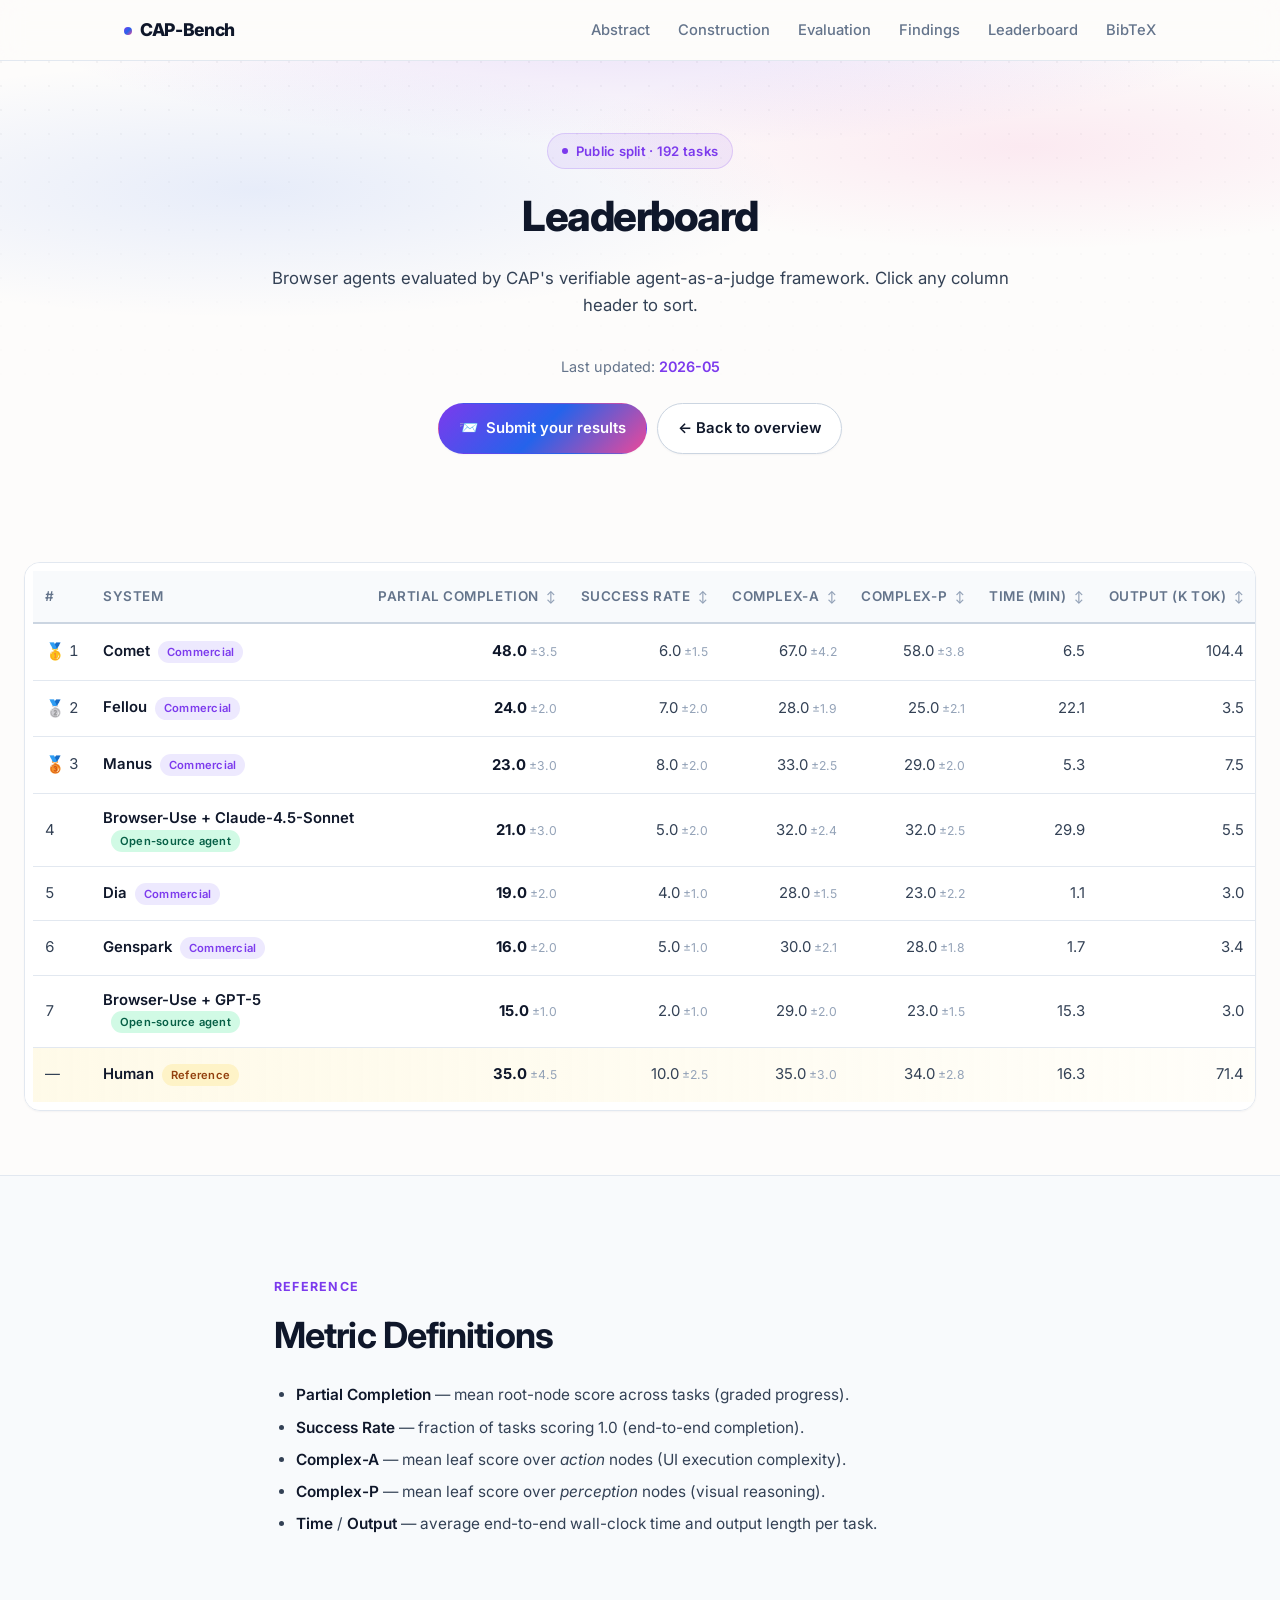
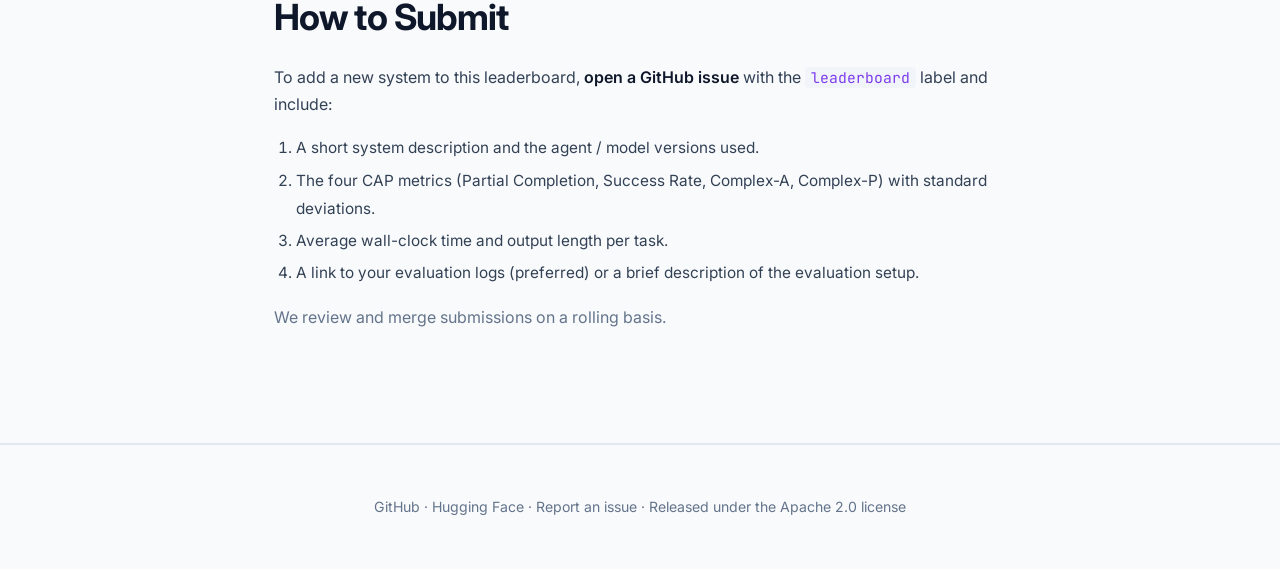
==== commit 28e99bff: "site: fix layout regressions in leaderboard and hero - Leaderboard: medals (🥇🥈🥉) were rendering on a" ====
--- a/docs/leaderboard.html
+++ b/docs/leaderboard.html
@@ -47,7 +47,7 @@
 </header>
 
 <section style="padding:48px 0 64px;">
-  <div class="container">
+  <div class="container" style="max-width:1280px;">
     <div class="lb-card" id="lb-full">Loading…</div>
   </div>
 </section>
--- a/docs/assets/style.css
+++ b/docs/assets/style.css
@@ -68,11 +68,14 @@
 
 /* Highlight letters in CAP */
 .cap-letter {
-  background: var(--gradient-cap);
+  background: linear-gradient(135deg, #7c3aed 0%, #2563eb 50%, #ec4899 100%);
   -webkit-background-clip: text;
   background-clip: text;
+  -webkit-text-fill-color: transparent;
   color: transparent;
   font-weight: 800;
+  font-size: 1.18em;
+  line-height: 0.9;
 }
 
 /* Top nav */
@@ -147,8 +150,8 @@
 
 .hero h1 {
   font-size: clamp(2.2rem, 5vw, 3.6rem);
-  margin: 0 0 16px;
-  line-height: 1.1;
+  margin: 0;
+  line-height: 1.15;
   letter-spacing: -0.035em;
   font-weight: 800;
 }
@@ -156,19 +159,22 @@
   font-size: 1.18rem;
   color: var(--fg-soft);
   max-width: 780px;
-  margin: 0 auto 32px;
-  line-height: 1.55;
+  margin: 24px auto 36px;
+  line-height: 1.6;
 }
 .hero .authors {
   font-size: 0.95rem; color: var(--muted);
-  max-width: 820px; margin: 0 auto 10px;
+  max-width: 820px;
+  margin: 0 auto 12px;
   line-height: 1.85;
 }
 .hero .authors a { color: var(--fg-soft); border-bottom: 1px dotted var(--border-strong); }
 .hero .authors a:hover { color: var(--accent); border-bottom-color: var(--accent); text-decoration: none; }
 .hero .affiliations {
   font-size: 0.85rem; color: var(--muted);
-  margin: 0 auto 36px;
+  max-width: 820px;
+  margin: 0 auto 32px;
+  line-height: 1.7;
 }
 .hero .affiliations sup { font-size: 0.7em; color: var(--accent); font-weight: 700; }
 
@@ -205,7 +211,12 @@
   background: var(--gradient-text); border-color: transparent;
 }
 .btn.gradient:hover { transform: translateY(-2px); filter: brightness(1.05); }
-.btn.disabled { opacity: 0.45; cursor: not-allowed; pointer-events: none; }
+.btn.disabled {
+  background: #fff; color: var(--muted) !important;
+  border: 1px dashed var(--border-strong);
+  cursor: not-allowed; pointer-events: none;
+  box-shadow: none; opacity: 1;
+}
 .btn .icon { font-size: 1.05em; }
 
 /* Stats strip */
@@ -497,9 +508,36 @@
 }
 table.leaderboard tr.reference:hover { background: linear-gradient(90deg, rgba(254, 243, 199, 0.6), rgba(254, 243, 199, 0.2)); }
 
-table.leaderboard tr.rank-1 td:first-child::before { content: "🥇 "; }
-table.leaderboard tr.rank-2 td:first-child::before { content: "🥈 "; }
-table.leaderboard tr.rank-3 td:first-child::before { content: "🥉 "; }
+table.leaderboard td:first-child {
+  font-variant-numeric: tabular-nums;
+  white-space: nowrap;
+  min-width: 56px;
+}
+table.leaderboard td:nth-child(2) {
+  min-width: 200px;
+  line-height: 1.45;
+}
+table.leaderboard td:nth-child(2) strong {
+  display: inline;
+  white-space: nowrap;
+}
+table.leaderboard td:nth-child(2) .cat-badge {
+  white-space: nowrap;
+  margin-left: 8px;
+}
+table.leaderboard th, table.leaderboard td {
+  padding: 14px 12px;
+}
+table.leaderboard th:not(:first-child):not(:nth-child(2)),
+table.leaderboard td:not(:first-child):not(:nth-child(2)) {
+  white-space: nowrap;
+}
+table.leaderboard td:first-child .medal {
+  display: inline-block;
+  margin-right: 4px;
+  font-size: 1.1em;
+  vertical-align: -1px;
+}
 
 .cat-badge {
   display: inline-block;
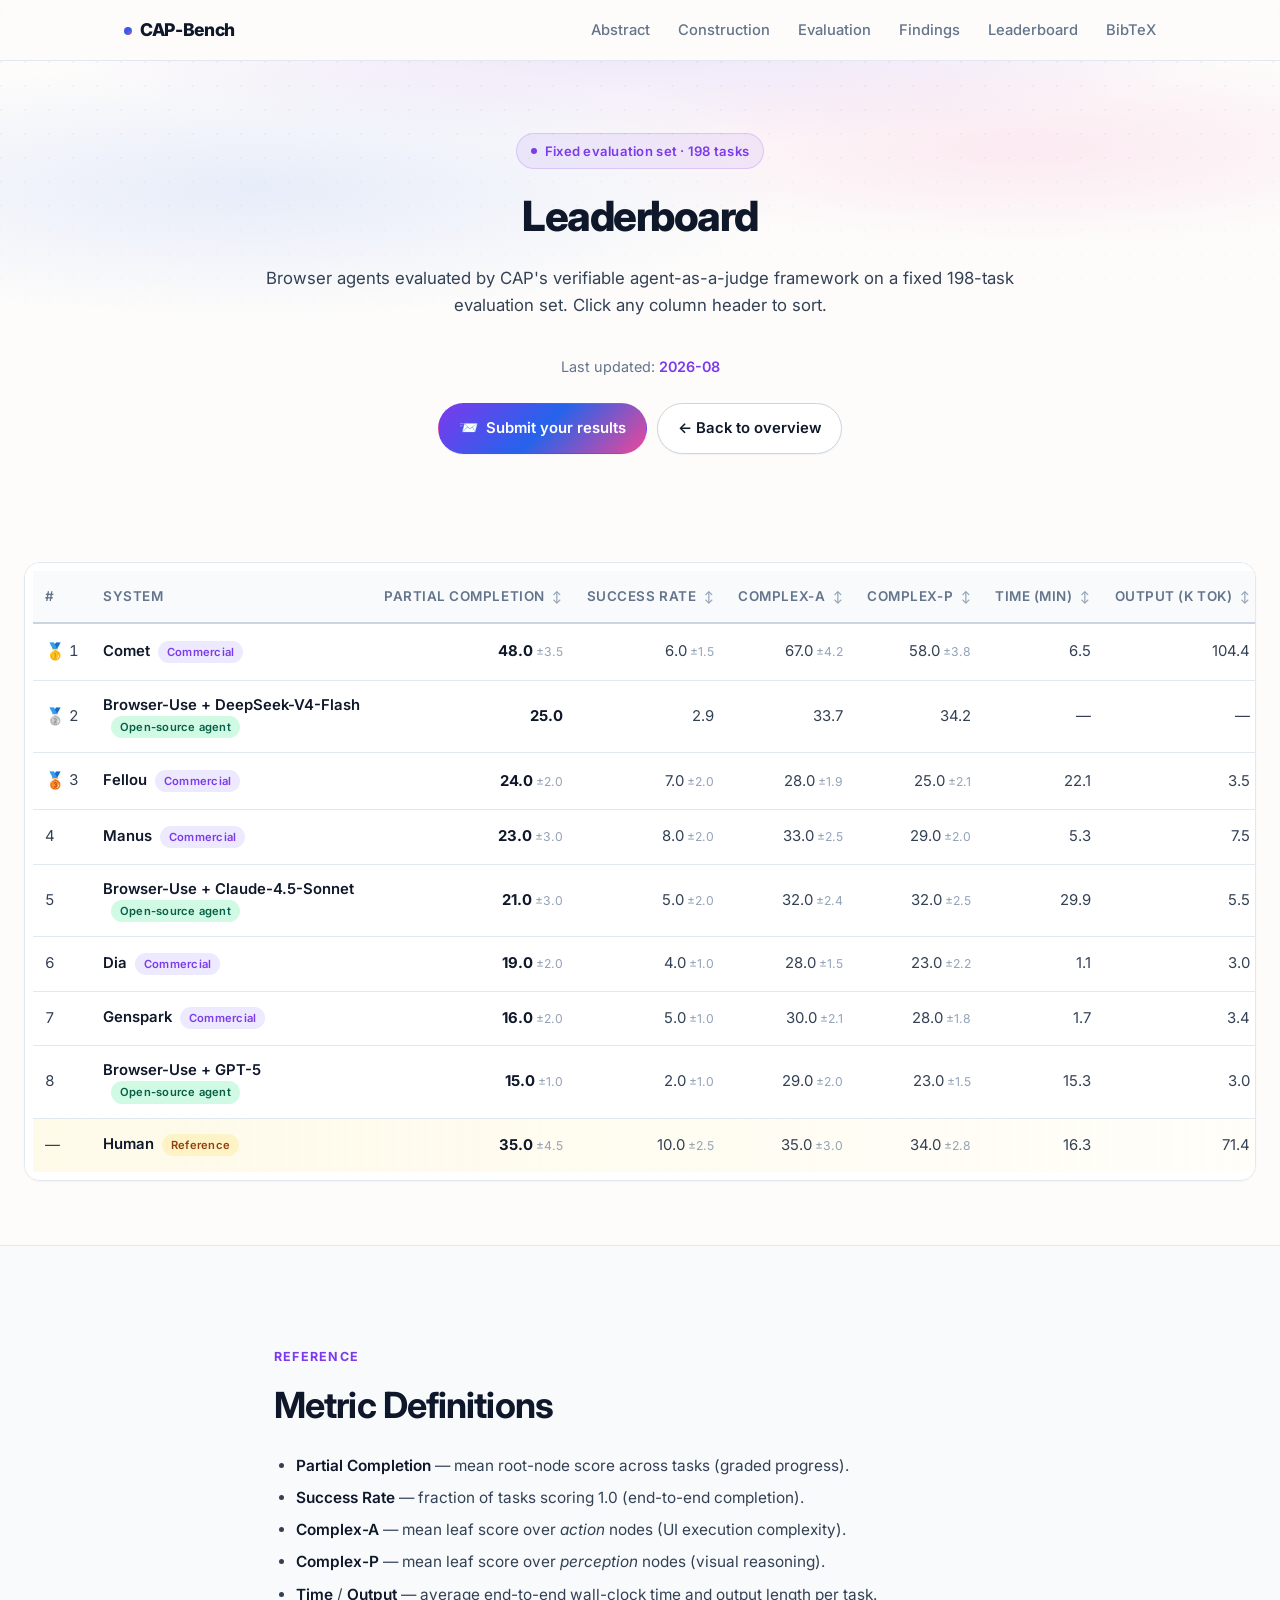
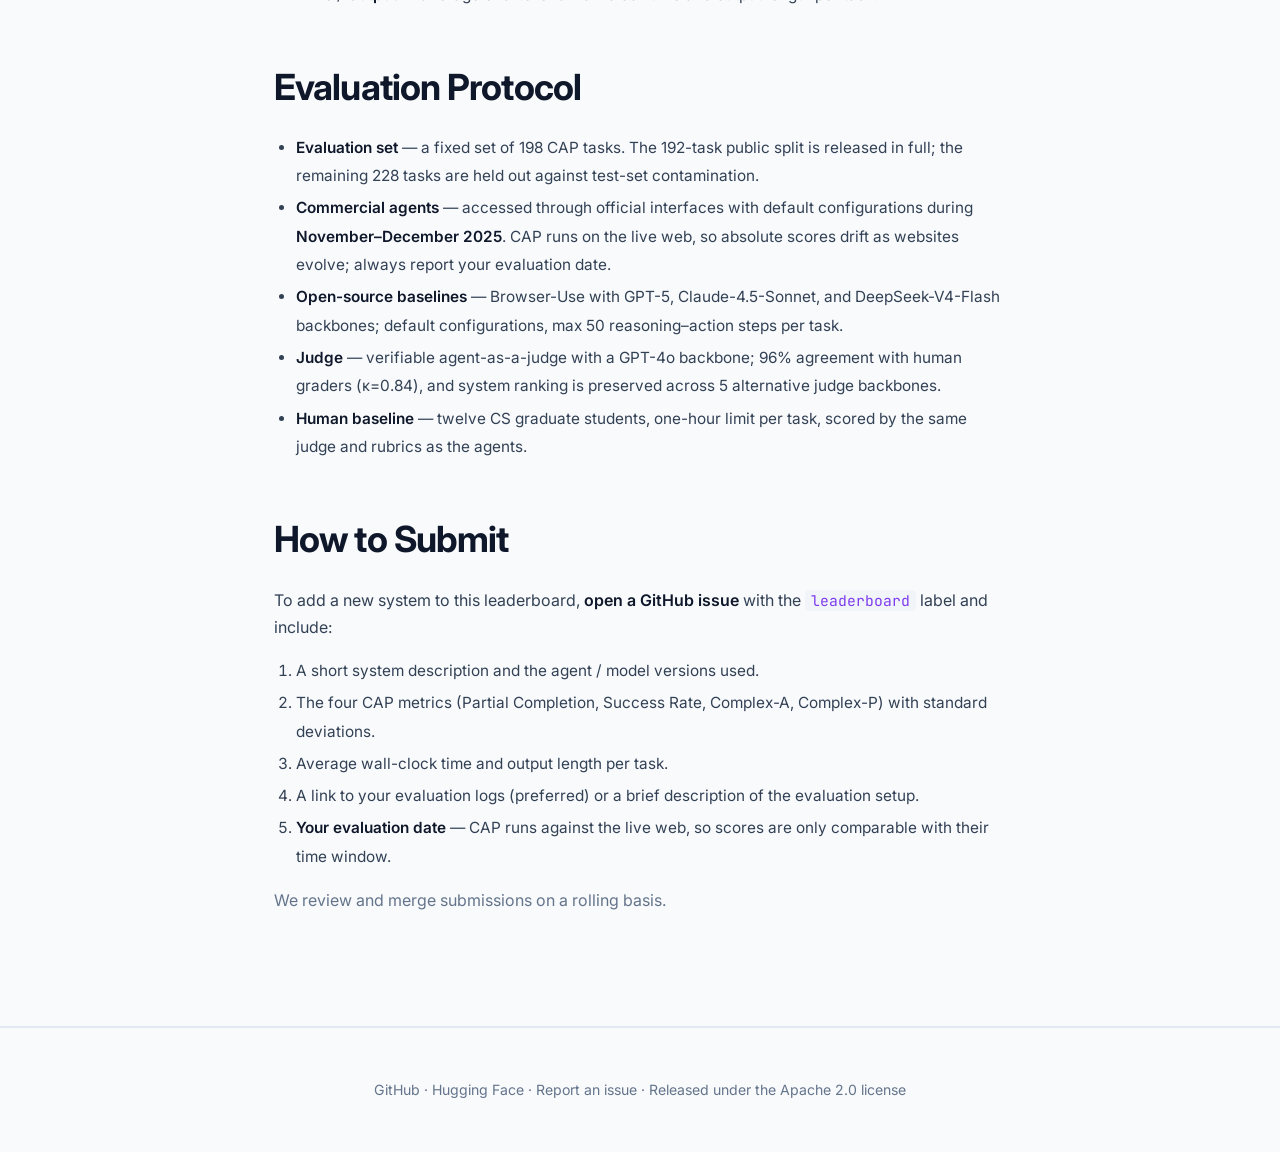
==== commit 451f9321: "Sync site data with camera-ready paper: 198-task evaluation set, evaluation protocol, QC statistics " ====
--- a/docs/leaderboard.html
+++ b/docs/leaderboard.html
@@ -28,11 +28,11 @@
 
 <header class="hero" style="padding:72px 0 36px;">
   <div class="container">
-    <span class="hero-badge"><span class="pulse"></span>Public split · 192 tasks</span>
+    <span class="hero-badge"><span class="pulse"></span>Fixed evaluation set · 198 tasks</span>
     <h1 style="font-size:clamp(1.8rem, 3.6vw, 2.6rem);">Leaderboard</h1>
     <p class="subtitle" style="font-size:1.05rem;">
-      Browser agents evaluated by CAP's verifiable agent-as-a-judge framework.
-      Click any column header to sort.
+      Browser agents evaluated by CAP's verifiable agent-as-a-judge framework
+      on a fixed 198-task evaluation set. Click any column header to sort.
     </p>
     <p style="font-size:0.9rem; color:var(--muted); margin:0;">
       Last updated: <span id="lb-updated" style="color:var(--accent); font-weight:600;">—</span>
@@ -64,6 +64,16 @@
       <li><strong>Time</strong> / <strong>Output</strong> — average end-to-end wall-clock time and output length per task.</li>
     </ul>
 
+
+    <h2 style="margin-top:48px;">Evaluation Protocol</h2>
+    <ul style="font-size:0.96rem; line-height:1.85;">
+      <li><strong>Evaluation set</strong> — a fixed set of 198 CAP tasks. The 192-task public split is released in full; the remaining 228 tasks are held out against test-set contamination.</li>
+      <li><strong>Commercial agents</strong> — accessed through official interfaces with default configurations during <strong>November–December 2025</strong>. CAP runs on the live web, so absolute scores drift as websites evolve; always report your evaluation date.</li>
+      <li><strong>Open-source baselines</strong> — Browser-Use with GPT-5, Claude-4.5-Sonnet, and DeepSeek-V4-Flash backbones; default configurations, max 50 reasoning–action steps per task.</li>
+      <li><strong>Judge</strong> — verifiable agent-as-a-judge with a GPT-4o backbone; 96% agreement with human graders (&kappa;=0.84), and system ranking is preserved across 5 alternative judge backbones.</li>
+      <li><strong>Human baseline</strong> — twelve CS graduate students, one-hour limit per task, scored by the same judge and rubrics as the agents.</li>
+    </ul>
+
     <h2 style="margin-top:48px;">How to Submit</h2>
     <p>
       To add a new system to this leaderboard,
@@ -75,6 +85,7 @@
       <li>The four CAP metrics (Partial Completion, Success Rate, Complex-A, Complex-P) with standard deviations.</li>
       <li>Average wall-clock time and output length per task.</li>
       <li>A link to your evaluation logs (preferred) or a brief description of the evaluation setup.</li>
+      <li><strong>Your evaluation date</strong> — CAP runs against the live web, so scores are only comparable with their time window.</li>
     </ol>
     <p style="color:var(--muted);">We review and merge submissions on a rolling basis.</p>
   </div>
@@ -84,7 +95,7 @@
   <div class="container">
     <p>
       <a href="https://github.com/WarriorXu0302/CAP-Bench">GitHub</a> ·
-      <a href="https://huggingface.co/datasets/Warrior0302/CAP">Hugging Face</a> ·
+      <a href="https://huggingface.co/datasets/Warrior0302/CAP-Bench">Hugging Face</a> ·
       <a href="https://github.com/WarriorXu0302/CAP-Bench/issues">Report an issue</a> ·
       Released under the <a href="https://github.com/WarriorXu0302/CAP-Bench/blob/main/LICENSE">Apache 2.0</a> license
     </p>
